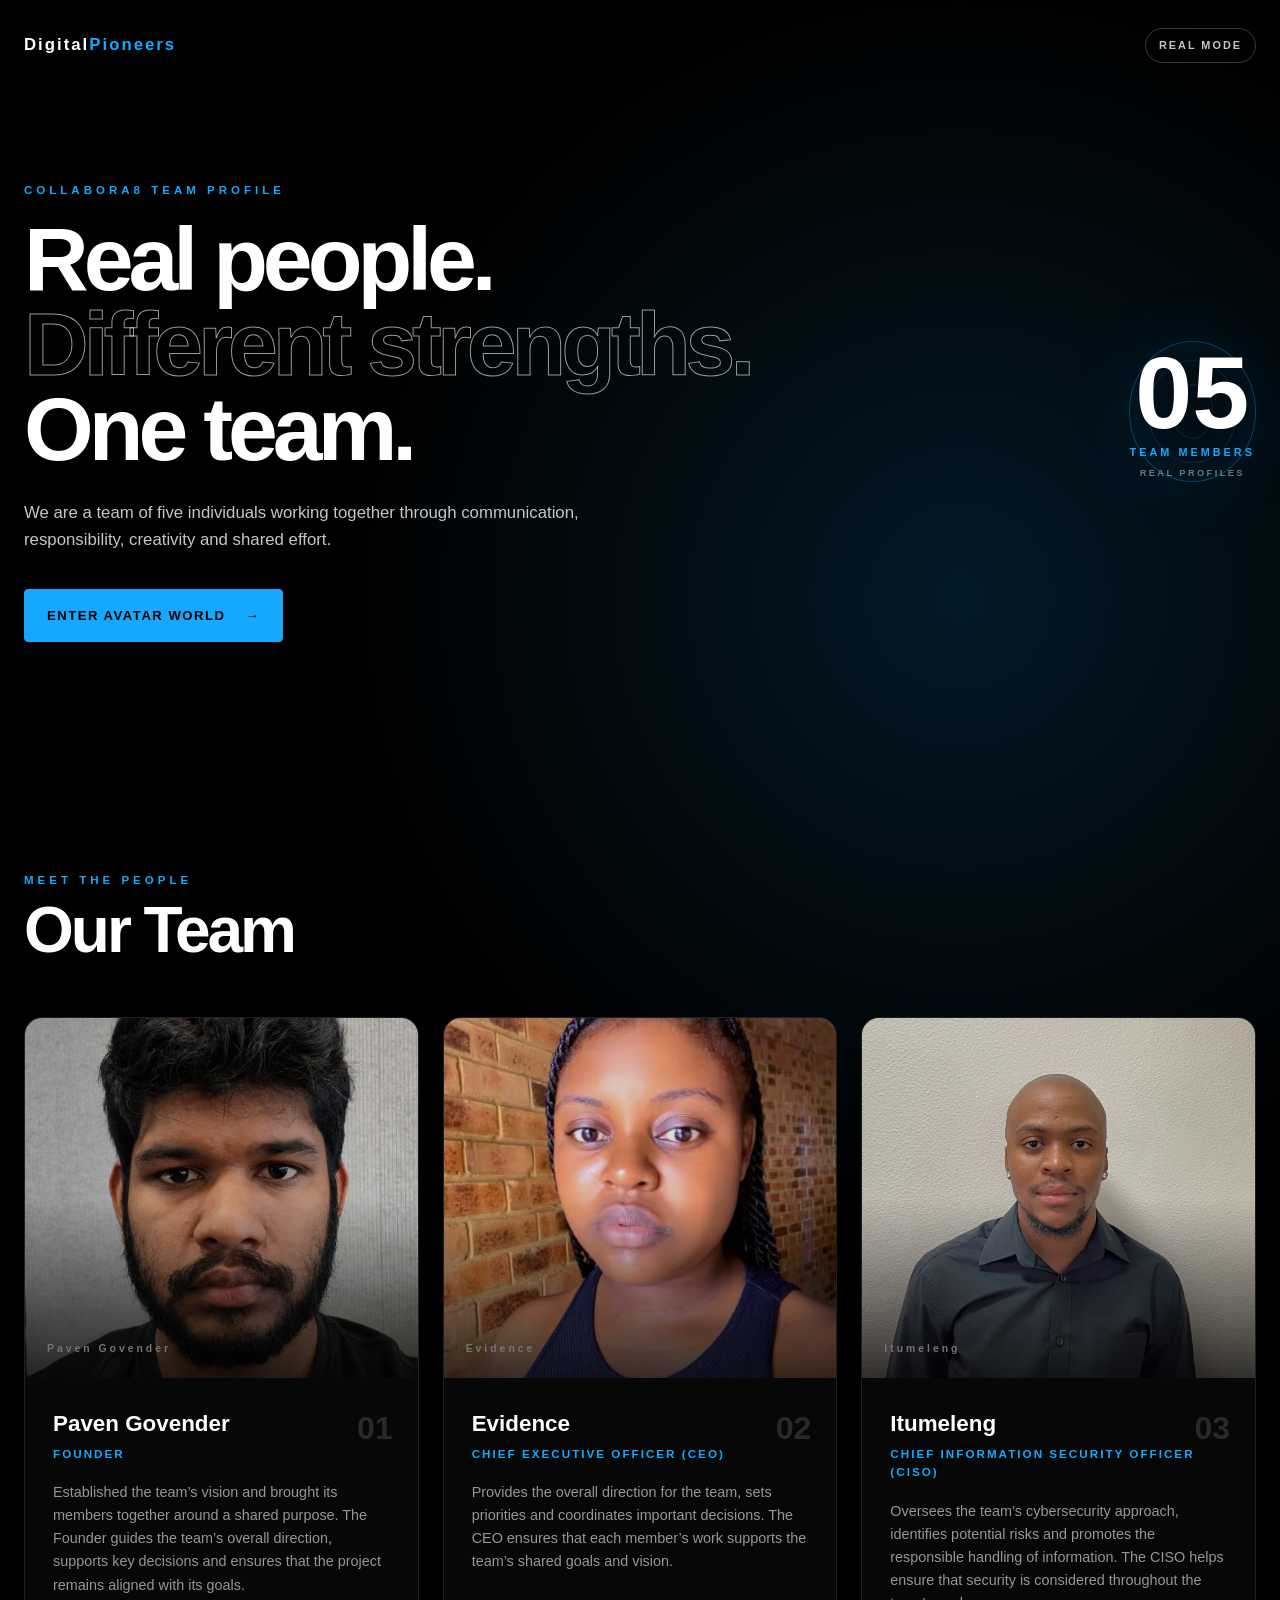
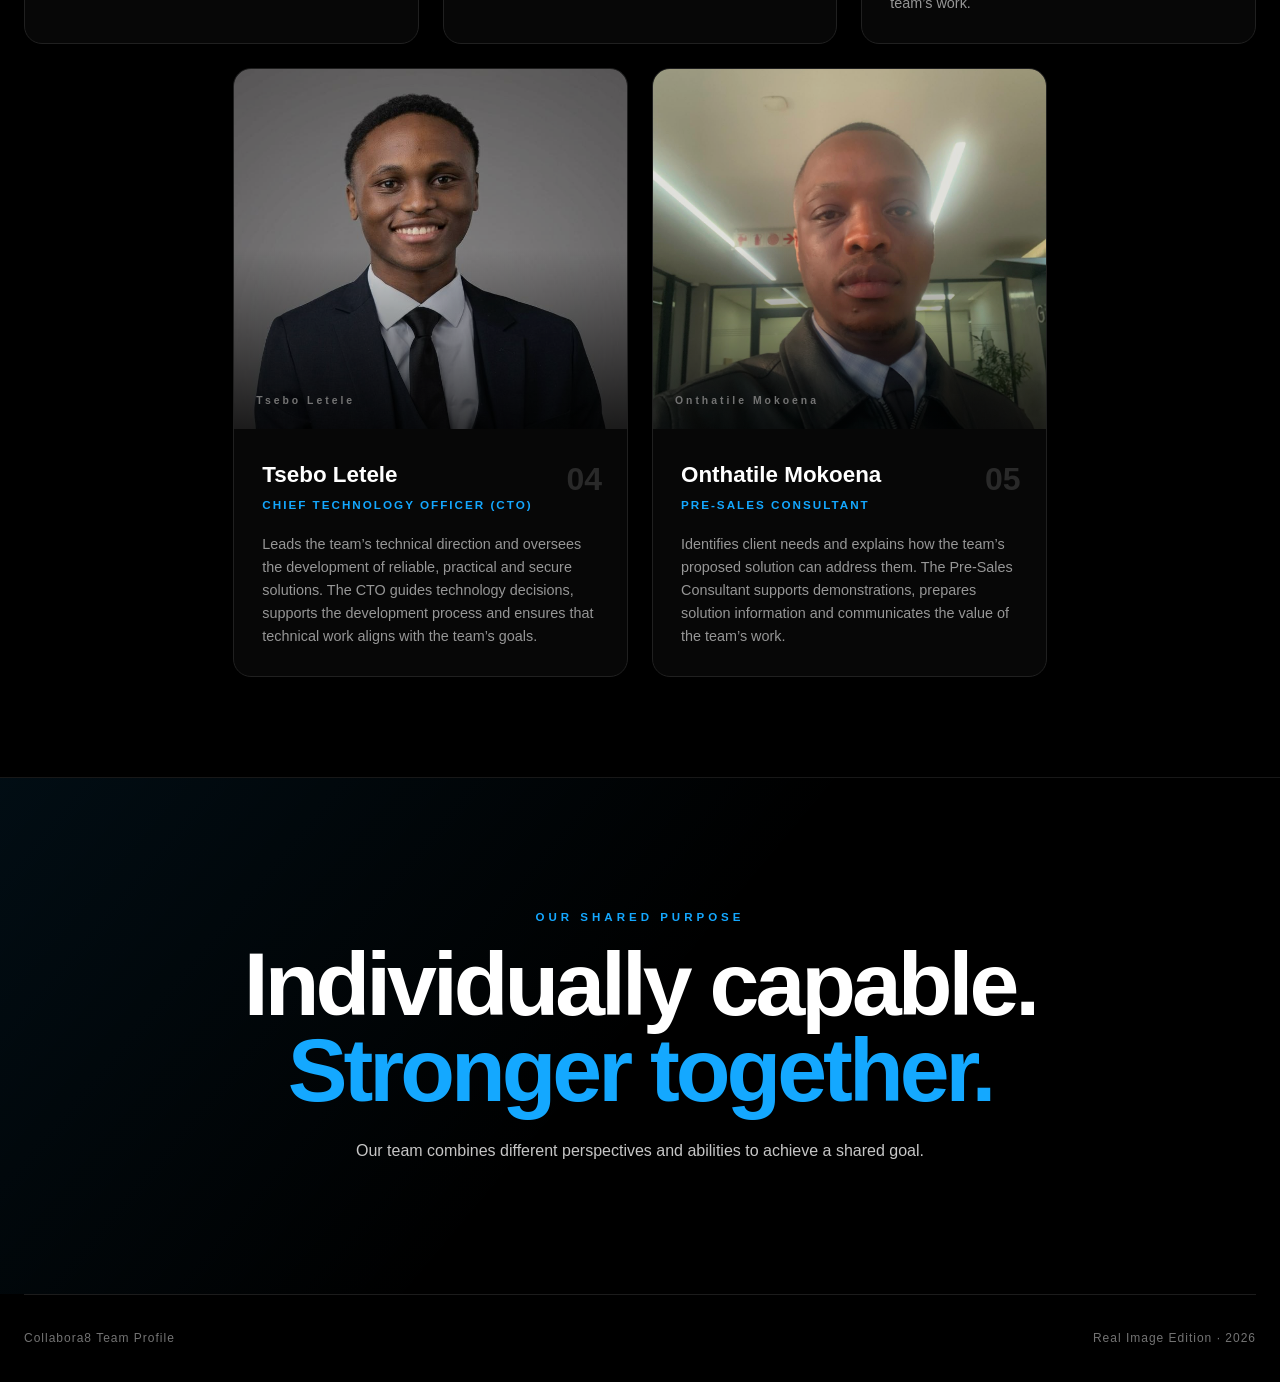
==== index.html @ 7c6e1146 "Add files via upload" ====
<!DOCTYPE html>
<html lang="en">
<head>
    <meta charset="UTF-8">
    <meta name="viewport" content="width=device-width, initial-scale=1.0">

    <script>
        (() => {
            document.documentElement.classList.add("js");

            try {
                const key = "collabora8:pixel-transition";
                const pending = JSON.parse(sessionStorage.getItem(key));
                const currentPath = decodeURIComponent(location.pathname)
                    .replace(/\\/g, "/")
                    .toLowerCase();
                const targetPath = decodeURIComponent(pending?.target || "")
                    .replace(/\\/g, "/")
                    .toLowerCase();
                const isFresh = Date.now() - pending.createdAt < 10000;

                if (isFresh && currentPath === targetPath) {
                    document.documentElement.classList.add("is-transition-arrival");
                }
            } catch (error) {
                // A normal page load does not need an arrival cover.
            }
        })();
    </script>

    <title>Our Team | Real World</title>

    <link rel="stylesheet" href="css/base.css">
    <link rel="stylesheet" href="css/real-team.css">
</head>

<body class="real-page">

    <nav class="navbar">
        <a class="brand" href="index.html">
            Digital<span>Pioneers</span>
        </a>

        <div class="mode-label">
            REAL MODE
        </div>
    </nav>

    <header class="real-hero">
        <div class="hero-copy">
            <p class="eyebrow">COLLABORA8 TEAM PROFILE</p>

            <h1>
                Real people.<br>
                <span>Different strengths.</span><br>
                One team.
            </h1>

            <p class="hero-description">
                We are a team of five individuals working together through
                communication, responsibility, creativity and shared effort.
            </p>

            <a class="primary-button page-transition" href="avatars.html">
                Enter Avatar World
                <span aria-hidden="true">&rarr;</span>
            </a>
        </div>

        <div class="hero-decoration" aria-hidden="true">
            <span>05</span>
            <p>TEAM MEMBERS</p>
            <small>REAL PROFILES</small>
        </div>
    </header>

    <main>
        <section class="members-section">
            <div class="section-heading">
                <div>
                    <p class="eyebrow">MEET THE PEOPLE</p>
                    <h2>Our Team</h2>
                </div>
            </div>

            <div class="real-team-grid">

                <article class="real-member-card">
                    <div class="real-photo-placeholder">
    <img
        src="images/real/Paven-real.jpeg"
        alt="Photograph of Paven"
    >

    <span class="placeholder-label">Paven Govender</span>
</div>

                    <div class="real-member-details">
                        <p class="member-number">01</p>
                        <h3>Paven Govender</h3>
                        <p class="member-role">Founder</p>
                        <p class="member-description">
                            Established the team’s vision and brought its members together
                            around a shared purpose. The Founder guides the team’s overall
                            direction, supports key decisions and ensures that the project
                            remains aligned with its goals.
                        </p>
                    </div>
                </article>

                <article class="real-member-card">
                   <div class="real-photo-placeholder">
    <img
        src="images/real/Evidence-real.jpeg"
        alt="Photograph of Evidence"
    >

    <span class="placeholder-label">Evidence</span>
</div>

                    <div class="real-member-details">
                        <p class="member-number">02</p>
                        <h3>Evidence</h3>
                        <p class="member-role">Chief Executive Officer (CEO)</p>
                        <p class="member-description">
                            Provides the overall direction for the team, sets priorities
                            and coordinates important decisions. The CEO ensures that each
                            member’s work supports the team’s shared goals and vision.
                        </p>
                    </div>
                </article>

                <article class="real-member-card">
                    <div class="real-photo-placeholder">
    <img
        src="images/real/Itu -real.jpeg"
        alt="Photograph of Itumeleng"
    >

    <span class="placeholder-label">Itumeleng</span>
</div>

                    <div class="real-member-details">
                        <p class="member-number">03</p>
                        <h3>Itumeleng</h3>
                        <p class="member-role">Chief Information Security Officer (CISO)</p>
                        <p class="member-description">
                            Oversees the team’s cybersecurity approach, identifies potential
                            risks and promotes the responsible handling of information. The
                            CISO helps ensure that security is considered throughout the
                            team’s work.
                        </p>
                    </div>
                </article>

                <article class="real-member-card">
                    <div class="real-photo-placeholder">
    <img
        src="images/real/Tsebo-real.jpeg"
        alt="Photograph of Tsebo Letele"
    >

    <span class="placeholder-label">Tsebo Letele</span>
</div>

                    <div class="real-member-details">
                        <p class="member-number">04</p>
                        <h3>Tsebo Letele</h3>
                        <p class="member-role">Chief Technology Officer (CTO)</p>
                        <p class="member-description">
                            Leads the team’s technical direction and oversees the development
                            of reliable, practical and secure solutions. The CTO guides
                            technology decisions, supports the development process and ensures
                            that technical work aligns with the team’s goals.
                        </p>
                    </div>
                </article>

                <article class="real-member-card">
                    <div class="real-photo-placeholder">
    <img
        src="images/real/onta - real.jpeg"
        alt="Photograph of Onthatile Mokoena"
    >

    <span class="placeholder-label">Onthatile Mokoena</span>
</div>

                    <div class="real-member-details">
                        <p class="member-number">05</p>
                        <h3>Onthatile Mokoena</h3>
                        <p class="member-role">Pre-Sales Consultant</p>
                        <p class="member-description">
                            Identifies client needs and explains how the team’s proposed
                            solution can address them. The Pre-Sales Consultant supports
                            demonstrations, prepares solution information and communicates
                            the value of the team’s work.
                        </p>
                    </div>
                </article>

            </div>
        </section>

        <section class="real-closing-section">
            <p class="eyebrow">OUR SHARED PURPOSE</p>

            <h2>
                Individually capable.<br>
                <span>Stronger together.</span>
            </h2>

            <p>
                Our team combines different perspectives and abilities to
                achieve a shared goal.
            </p>
        </section>
    </main>

    <footer>
        <p>Collabora8 Team Profile</p>
        <p>Real Image Edition &middot; 2026</p>
    </footer>

    <script src="js/transition.js"></script>
</body>
</html>
---- css/base.css ----
:root {
    --black: #000000;
    --almost-black: #070707;
    --panel-black: #0d0d0d;

    --white: #ffffff;
    --light-grey: #c6c6c6;
    --dark-grey: #737373;

    --blue: #14a8ff;
    --deep-blue: #005eff;
    --purple: #9b5cff;
    --pink: #ff3ea5;

    --page-width: 1240px;
}

* {
    box-sizing: border-box;
    margin: 0;
    padding: 0;
}

html {
    scroll-behavior: smooth;

    background: var(--black);
}

body {
    min-height: 100vh;
    overflow-x: hidden;

    background: var(--black);
    color: var(--white);

    font-family: Arial, Helvetica, sans-serif;
    line-height: 1.6;
}

a {
    color: inherit;
    text-decoration: none;
}

button,
a {
    -webkit-tap-highlight-color: transparent;
}

a:focus-visible,
button:focus-visible {
    outline: 3px solid var(--white);
    outline-offset: 4px;
}

.navbar {
    position: relative;
    z-index: 20;

    display: flex;
    align-items: center;
    justify-content: space-between;

    width: min(var(--page-width), calc(100% - 48px));
    margin: 0 auto;
    padding: 28px 0;
}

.brand {
    font-size: 1.05rem;
    font-weight: 900;
    letter-spacing: 2px;
}

.brand span {
    color: var(--blue);
}

.mode-label {
    padding: 8px 13px;

    border: 1px solid rgba(255, 255, 255, 0.22);
    border-radius: 100px;

    color: var(--light-grey);

    font-size: 0.68rem;
    font-weight: 800;
    letter-spacing: 2px;
}

.eyebrow {
    color: var(--blue);

    font-size: 0.72rem;
    font-weight: 800;
    letter-spacing: 4px;
}

.primary-button {
    display: inline-flex;
    align-items: center;
    gap: 20px;

    padding: 15px 22px;

    border: 1px solid var(--blue);
    border-radius: 4px;

    background: var(--blue);
    color: var(--black);

    font-size: 0.82rem;
    font-weight: 900;
    letter-spacing: 1.5px;
    text-transform: uppercase;

    transition:
        transform 180ms ease,
        box-shadow 180ms ease;
}

.primary-button:hover {
    transform: translateY(-3px);

    box-shadow:
        0 0 30px rgba(20, 168, 255, 0.4);
}

footer {
    display: flex;
    justify-content: space-between;

    width: min(var(--page-width), calc(100% - 48px));
    margin: 0 auto;
    padding: 34px 0;

    border-top: 1px solid #1c1c1c;

    color: var(--dark-grey);

    font-size: 0.75rem;
    letter-spacing: 1px;
}

/* Pixel page transition */

html.is-transition-arrival body > :not(.pixel-transition) {
    visibility: hidden;
}

html.is-transition-arrival::before {
    content: "";

    position: fixed;
    z-index: 9998;
    inset: 0;

    background-color: #050813;
    background-image:
        linear-gradient(rgba(80, 123, 163, 0.045) 1px, transparent 1px),
        linear-gradient(90deg, rgba(80, 123, 163, 0.045) 1px, transparent 1px);
    background-size: clamp(54px, 5vw, 78px) clamp(54px, 5vw, 78px);

    pointer-events: none;
}

html.is-transitioning,
html.is-transitioning body {
    overflow: hidden;
}

html.is-transitioning .page-transition {
    pointer-events: none;
}

.pixel-transition {
    position: fixed;
    z-index: 9999;
    inset: 0;

    display: grid;
    grid-template-columns: repeat(var(--pixel-columns), var(--pixel-size));
    grid-template-rows: repeat(var(--pixel-rows), var(--pixel-size));

    width: 100vw;
    height: 100dvh;
    overflow: hidden;

    pointer-events: none;

    background: transparent;
}

.pixel-transition span {
    width: calc(var(--pixel-size) + 1px);
    height: calc(var(--pixel-size) + 1px);

    background: var(--pixel-colour, #050711);
    opacity: 0;
    transform: scale(0.35);
}

.pixel-transition.is-active {
    pointer-events: auto;
}

.pixel-transition.is-revealing span {
    opacity: 1;
    transform: scale(1.03);
}

.pixel-transition.is-covering span {
    animation: pixel-cover 110ms steps(3, end) var(--pixel-delay) both;
}

.pixel-transition.is-revealing.is-active span {
    animation: pixel-reveal 120ms steps(3, end) var(--pixel-delay) both;
}

@keyframes pixel-cover {
    0% {
        opacity: 0;
        transform: scale(0.35);

        background: var(--pixel-edge-colour, #176ca8);
    }

    34% {
        opacity: 1;
        transform: scale(1.03);

        background: var(--pixel-edge-colour, #176ca8);
    }

    100% {
        opacity: 1;
        transform: scale(1.03);

        background: var(--pixel-colour, #050711);
    }
}

@keyframes pixel-reveal {
    0% {
        opacity: 1;
        transform: scale(1.03);

        background: var(--pixel-colour, #050711);
    }

    30%,
    62% {
        opacity: 1;
        transform: scale(1.03);

        background: var(--pixel-edge-colour, #176ca8);
    }

    100% {
        opacity: 0;
        transform: scale(0.35);

        background: var(--pixel-edge-colour, #176ca8);
    }
}

@media (max-width: 700px) {
    .navbar,
    footer {
        width: min(100% - 30px, var(--page-width));
    }

    footer {
        flex-direction: column;
        gap: 8px;

        text-align: center;
    }

}

@media (prefers-reduced-motion: reduce) {
    *,
    *::before,
    *::after {
        scroll-behavior: auto !important;
        animation-duration: 0.01ms !important;
        animation-iteration-count: 1 !important;
        transition-duration: 0.01ms !important;
    }

    .pixel-transition span {
        animation-delay: 0ms !important;
    }
}
---- css/real-team.css ----
.real-page {
    background:
        radial-gradient(
            circle at 75% 20%,
            rgba(20, 168, 255, 0.15),
            transparent 24%
        ),
        #000000;
}

.real-hero {
    display: grid;
    grid-template-columns: 1.4fr 0.6fr;
    align-items: center;
    gap: 60px;

    width: min(var(--page-width), calc(100% - 48px));
    min-height: 680px;
    margin: 0 auto;
    padding: 70px 0 110px;
}

.hero-copy h1 {
    max-width: 900px;
    margin: 18px 0 28px;

    font-size: clamp(3.4rem, 7vw, 7rem);
    line-height: 0.95;
    letter-spacing: -5px;
}

.hero-copy h1 span {
    color: transparent;

    -webkit-text-stroke: 1px rgba(255, 255, 255, 0.6);
}

.hero-description {
    max-width: 650px;
    margin-bottom: 35px;

    color: var(--light-grey);

    font-size: 1.05rem;
}

.hero-decoration {
    position: relative;

    display: flex;
    flex-direction: column;
    align-items: center;
    justify-content: center;

    aspect-ratio: 1;
    max-width: 330px;
    margin-left: auto;

    border: 1px solid rgba(20, 168, 255, 0.35);
    border-radius: 50%;

    box-shadow:
        inset 0 0 60px rgba(20, 168, 255, 0.08),
        0 0 80px rgba(20, 168, 255, 0.08);

    animation: hero-circle-pulse 3s ease-in-out infinite;
}

.hero-decoration::before,
.hero-decoration::after {
    content: "";

    position: absolute;

    border: 1px solid rgba(255, 255, 255, 0.08);
    border-radius: 50%;
}

.hero-decoration::before {
    inset: 18px;
}

.hero-decoration::after {
    inset: 42px;
}

.hero-decoration span {
    font-size: clamp(4rem, 8vw, 7rem);
    font-weight: 900;
    line-height: 1;
}

.hero-decoration p {
    color: var(--blue);

    font-size: 0.68rem;
    font-weight: 900;
    letter-spacing: 3px;
}

.hero-decoration small {
    margin-top: 4px;

    color: rgba(255, 255, 255, 0.42);

    font-size: 0.58rem;
    font-weight: 800;
    letter-spacing: 2.4px;
}

@keyframes hero-circle-pulse {
    50% {
        transform: scale(1.025);

        box-shadow:
            inset 0 0 75px rgba(20, 168, 255, 0.12),
            0 0 100px rgba(20, 168, 255, 0.14);
    }
}

.members-section {
    width: min(var(--page-width), calc(100% - 48px));
    margin: 0 auto;
    padding: 100px 0;
}

.section-heading {
    display: flex;
    align-items: end;
    justify-content: space-between;
    gap: 40px;

    margin-bottom: 55px;
}

.section-heading h2 {
    margin-top: 8px;

    font-size: clamp(2.5rem, 5vw, 4.6rem);
    line-height: 1;
    letter-spacing: -3px;
}

.section-description {
    max-width: 430px;

    color: var(--dark-grey);
}

.real-team-grid {
    display: grid;
    grid-template-columns: repeat(6, 1fr);
    gap: 24px;
}

.real-member-card {
    position: relative;
    grid-column: span 2;

    overflow: hidden;

    border: 1px solid #202020;
    border-radius: 18px;

    background: var(--almost-black);

    transition:
        border-color 250ms ease,
        transform 250ms ease,
        box-shadow 250ms ease;
}

.real-member-card:nth-child(4) {
    grid-column: 2 / span 2;
}

.real-member-card:nth-child(5) {
    grid-column: 4 / span 2;
}

.real-member-card::before {
    content: "";

    position: absolute;
    z-index: 4;
    inset: 0;

    border-radius: inherit;

    background:
        linear-gradient(
            90deg,
            transparent,
            rgba(20, 168, 255, 0.5),
            transparent
        );

    opacity: 0;
    pointer-events: none;
}

.real-member-card:hover {
    border-color: var(--blue);

    transform: translateY(-8px);

    box-shadow:
        0 24px 55px rgba(0, 0, 0, 0.6),
        0 0 28px rgba(20, 168, 255, 0.13);
}

.real-member-card:hover::before {
    animation: border-flash 800ms ease;
}

@keyframes border-flash {
    0% {
        opacity: 0;
        transform: translateX(-100%);
    }

    40% {
        opacity: 0.35;
    }

    100% {
        opacity: 0;
        transform: translateX(100%);
    }
}

.real-photo-placeholder {
    position: relative;

    display: flex;
    align-items: center;
    justify-content: center;

    height: 360px;
    overflow: hidden;

    background:
        linear-gradient(
            145deg,
            #181818,
            #050505
        );
}

.real-photo-placeholder::after {
    content: "";

    position: absolute;
    inset: 0;

    background:
        linear-gradient(
            to top,
            rgba(0, 0, 0, 0.75),
            transparent 50%
        );
}

.placeholder-person {
    position: relative;

    width: 175px;
    height: 230px;

    opacity: 0.16;
}

.placeholder-head {
    position: absolute;
    top: 0;
    left: 50%;

    width: 105px;
    height: 105px;

    border-radius: 50%;

    background: white;

    transform: translateX(-50%);
}

.placeholder-body {
    position: absolute;
    bottom: 0;
    left: 50%;

    width: 175px;
    height: 120px;

    border-radius: 90px 90px 20px 20px;

    background: white;

    transform: translateX(-50%);
}

.placeholder-label {
    position: absolute;
    z-index: 2;
    bottom: 20px;
    left: 22px;

    color: var(--dark-grey);

    font-size: 0.65rem;
    font-weight: 900;
    letter-spacing: 3px;
}

.real-photo-placeholder img {
    display: block;

    width: 100%;
    height: 100%;

    filter: brightness(0.88);

    object-fit: cover;
    object-position: center;

    transition:
        filter 250ms ease,
        transform 350ms ease;
}

.real-member-card:hover .real-photo-placeholder img {
    filter: brightness(0.98);
    transform: scale(1.012);
}

.real-member-details {
    position: relative;
    padding: 28px;
}

.member-number {
    position: absolute;
    top: 25px;
    right: 25px;

    color: #292929;

    font-size: 2rem;
    font-weight: 900;
}

.real-member-details h3 {
    margin-bottom: 3px;

    font-size: 1.4rem;
}

.member-role {
    margin-bottom: 18px;

    color: var(--blue);

    font-size: 0.73rem;
    font-weight: 900;
    letter-spacing: 2px;
    text-transform: uppercase;
}

.member-description {
    color: #969696;
    font-size: 0.9rem;
}

.real-closing-section {
    padding: 130px 24px;

    border-top: 1px solid #181818;

    background:
        linear-gradient(
            130deg,
            rgba(20, 168, 255, 0.08),
            transparent 50%
        );

    text-align: center;
}

.real-closing-section h2 {
    margin: 15px 0 25px;

    font-size: clamp(2.8rem, 7vw, 6.5rem);
    line-height: 0.96;
    letter-spacing: -4px;
}

.real-closing-section h2 span {
    color: var(--blue);
}

.real-closing-section > p:last-child {
    max-width: 620px;
    margin: 0 auto;

    color: var(--light-grey);
}

@media (max-width: 950px) {
    .real-hero {
        grid-template-columns: 1fr;
    }

    .hero-decoration {
        width: 240px;
        margin: 10px auto 0;
    }

    .real-team-grid {
        grid-template-columns: repeat(2, 1fr);
    }

    .real-member-card,
    .real-member-card:nth-child(4),
    .real-member-card:nth-child(5) {
        grid-column: auto;
    }

    .real-member-card:last-child {
        grid-column: 1 / -1;
        width: calc(50% - 12px);
        justify-self: center;
    }
}

@media (max-width: 650px) {
    .real-hero,
    .members-section {
        width: min(100% - 30px, var(--page-width));
    }

    .real-hero {
        min-height: auto;
        padding: 75px 0 100px;
    }

    .hero-decoration {
        width: 205px;
        margin-top: 8px;
    }

    .hero-copy h1 {
        letter-spacing: -3px;
    }

    .section-heading {
        align-items: start;
        flex-direction: column;
    }

    .real-team-grid {
        grid-template-columns: 1fr;
    }

    .real-member-card,
    .real-member-card:last-child {
        grid-column: auto;
        width: 100%;
    }

    .real-photo-placeholder {
        height: 330px;
    }

}
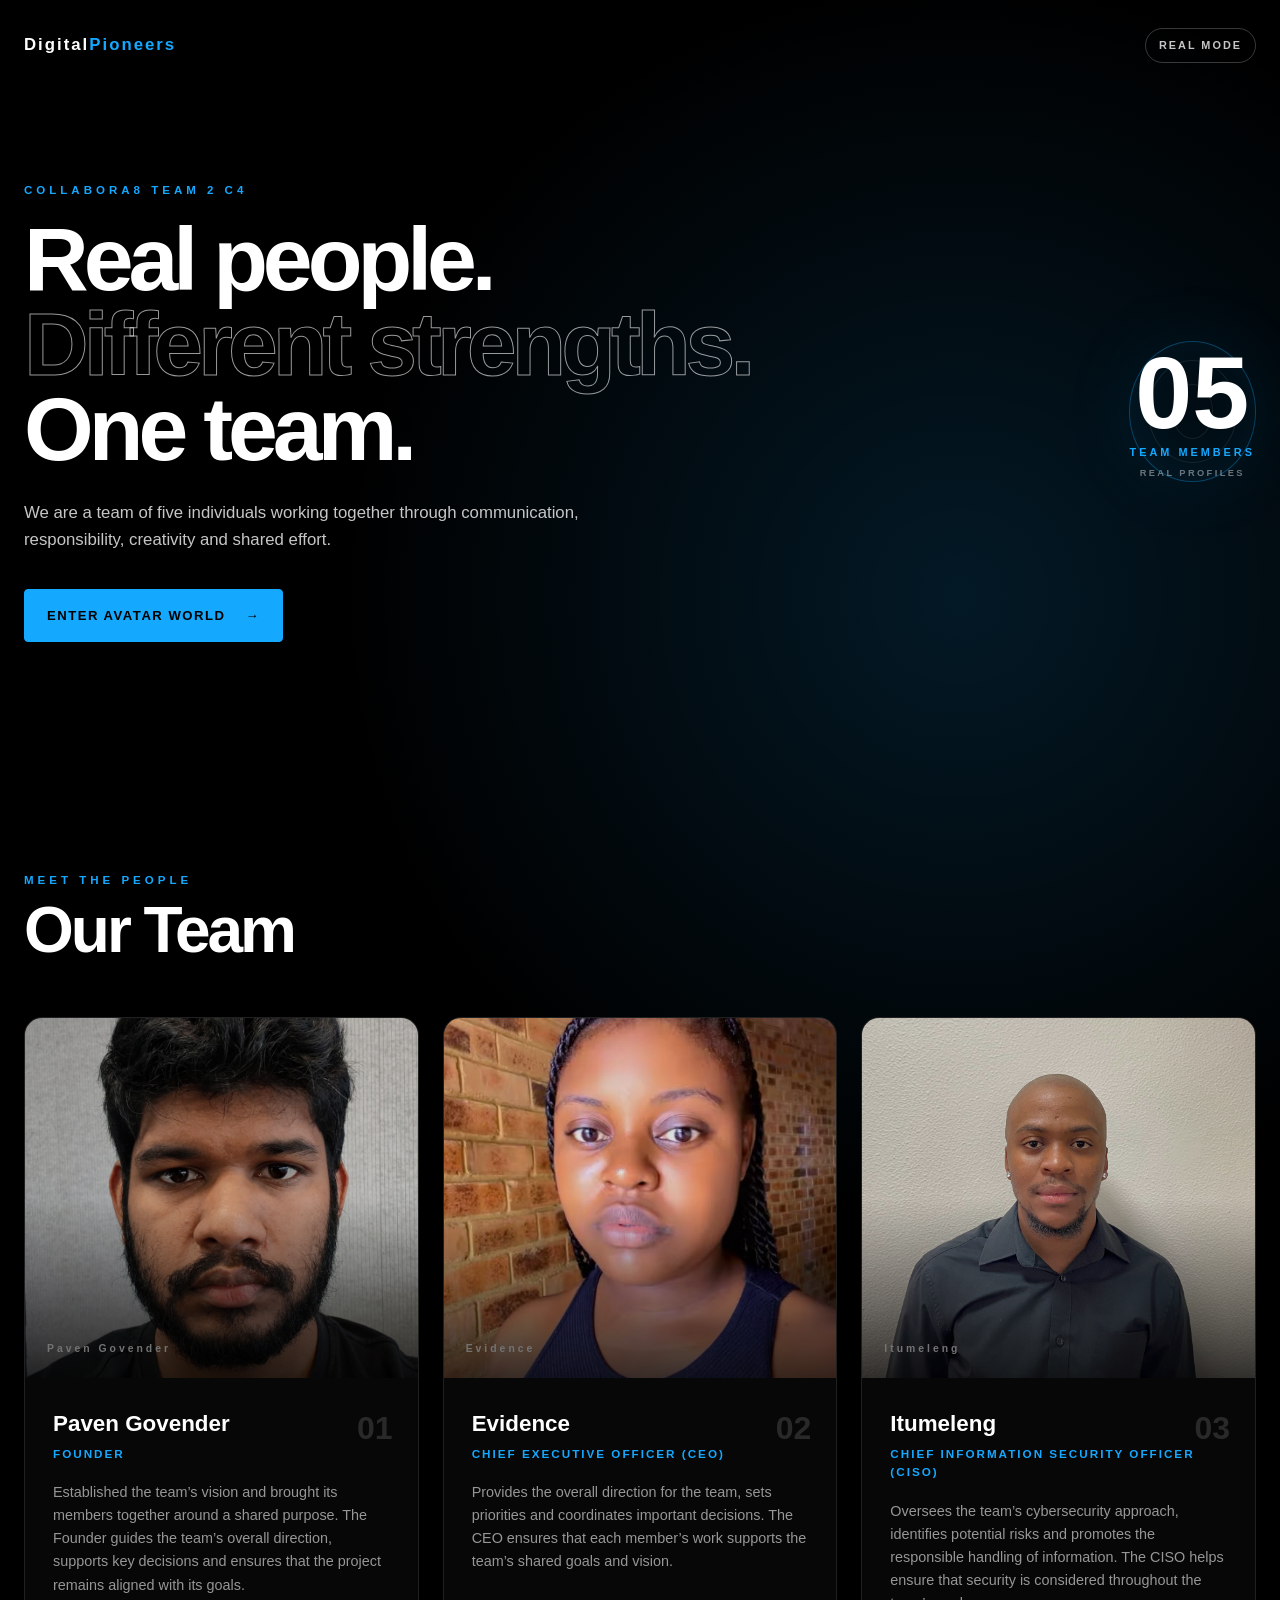
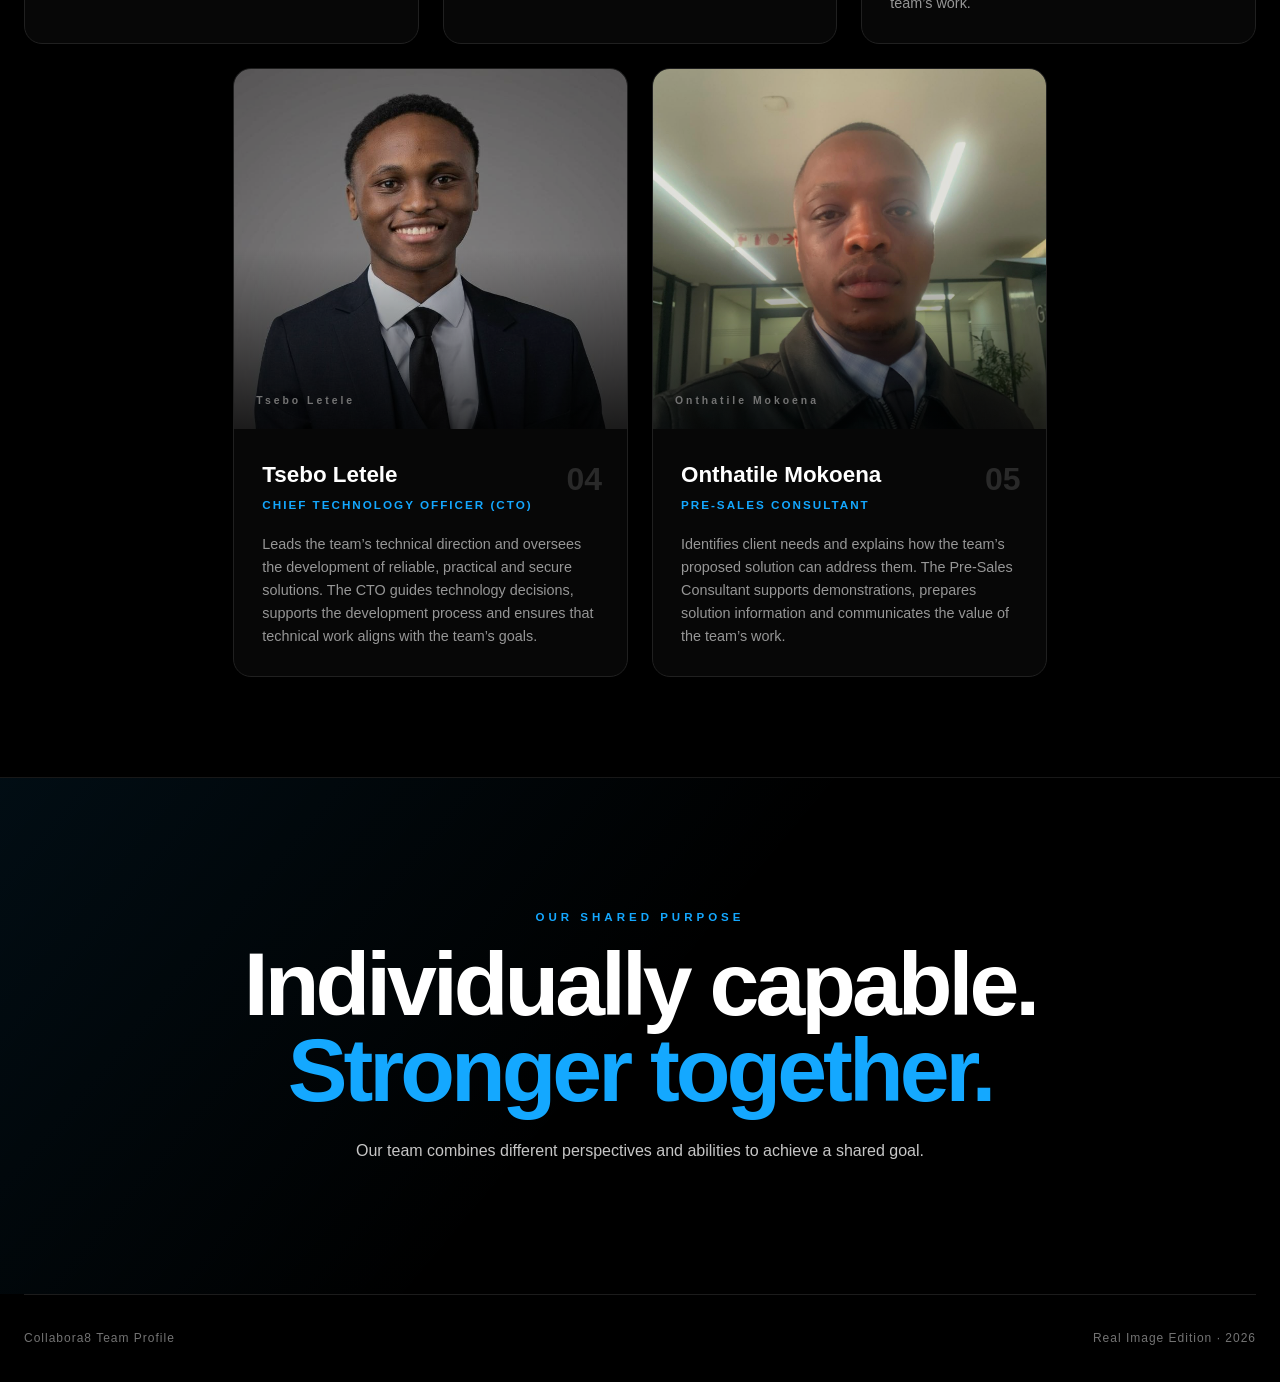
==== commit 451445c3: "Update index.html" ====
--- a/index.html
+++ b/index.html
@@ -48,7 +48,7 @@
 
     <header class="real-hero">
         <div class="hero-copy">
-            <p class="eyebrow">COLLABORA8 TEAM PROFILE</p>
+            <p class="eyebrow">COLLABORA8 TEAM 2 C4</p>
 
             <h1>
                 Real people.<br>
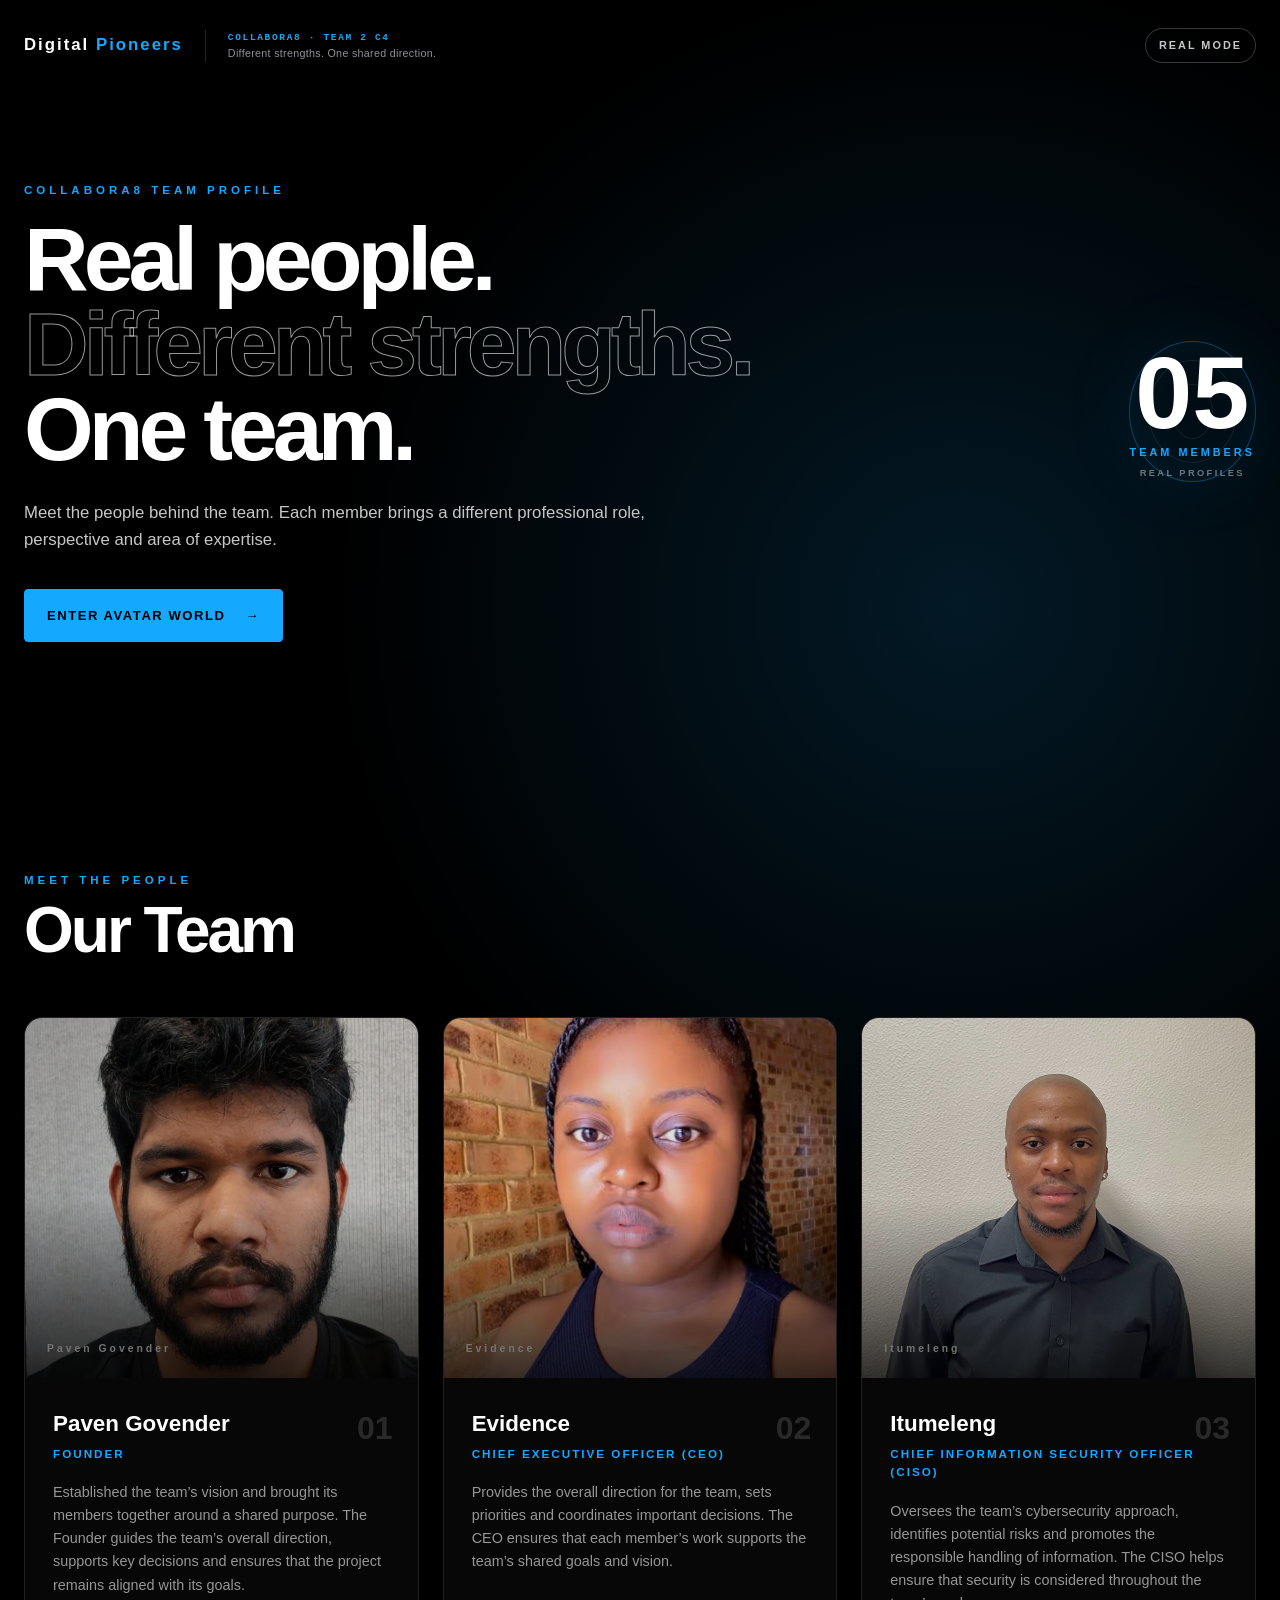
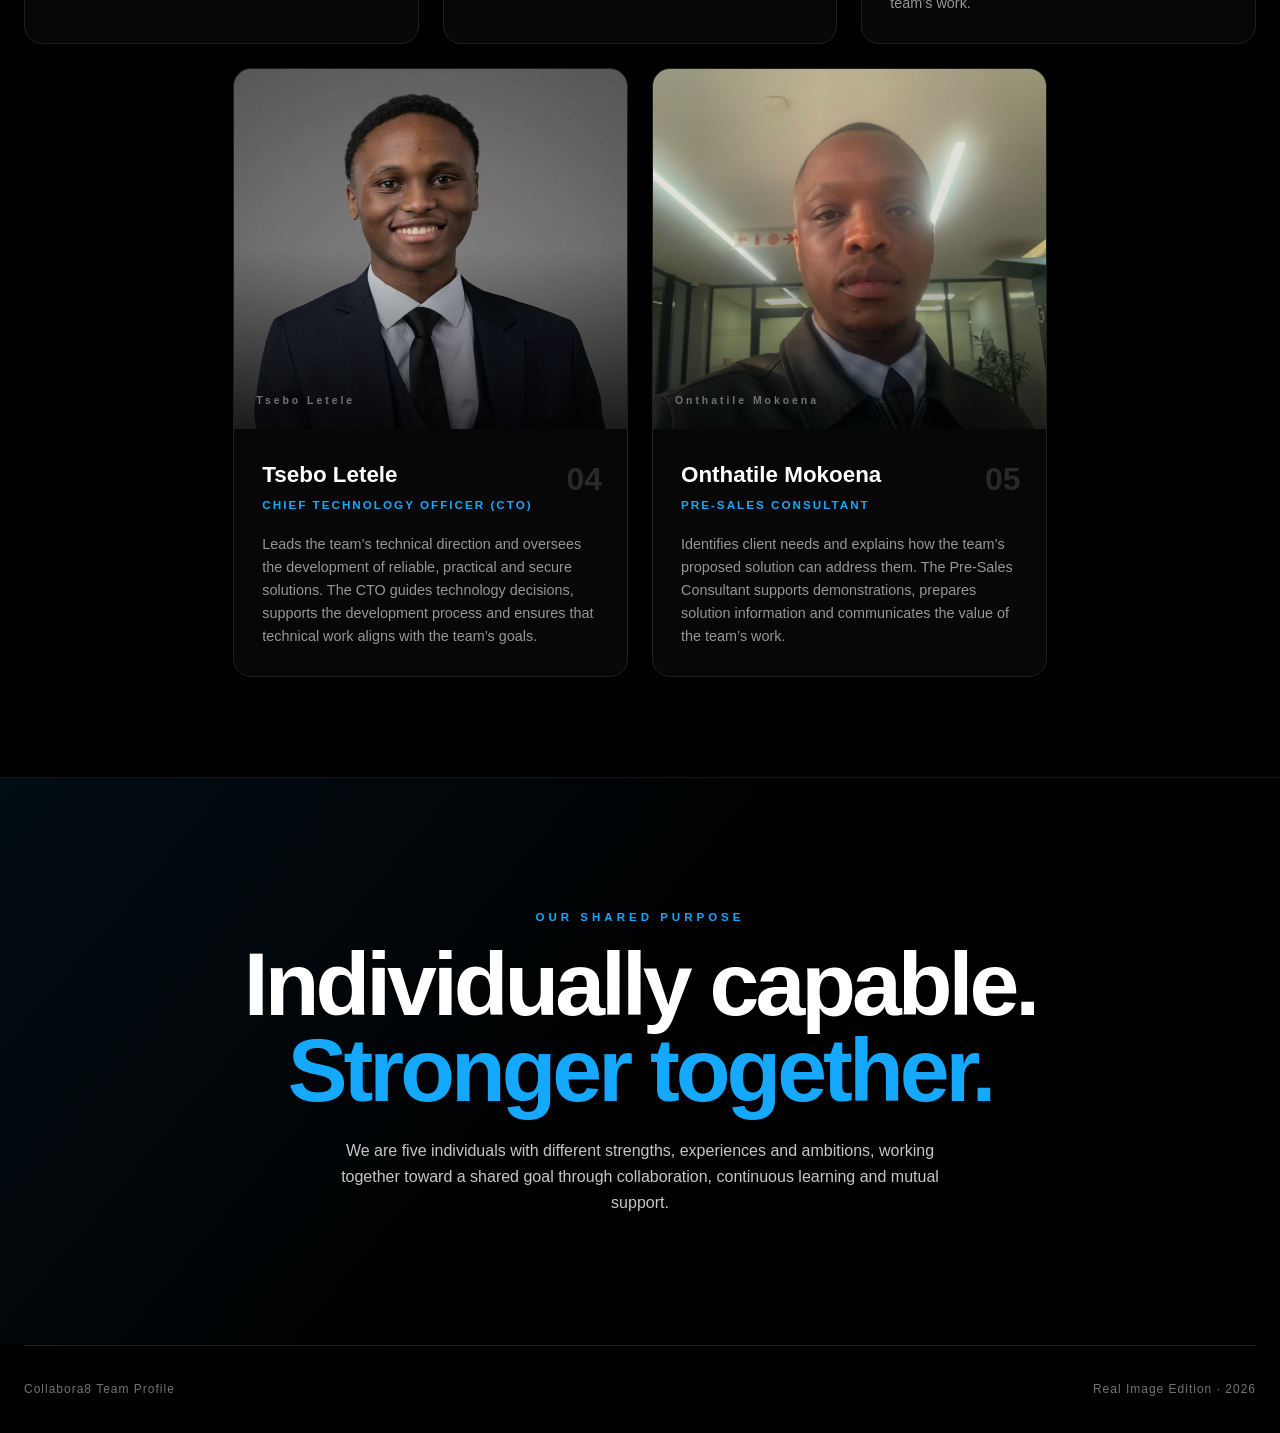
==== commit 1bd27782: "Add files via upload" ====
--- a/index.html
+++ b/index.html
@@ -36,10 +36,17 @@
 
 <body class="real-page">
 
-    <nav class="navbar">
-        <a class="brand" href="index.html">
-            Digital<span>Pioneers</span>
-        </a>
+    <nav class="navbar">
+        <div class="team-identity">
+            <a class="brand" href="index.html">
+                Digital <span>Pioneers</span>
+            </a>
+
+            <div class="team-identity-copy">
+                <p>COLLABORA8 &middot; TEAM 2 C4</p>
+                <span>Different strengths. One shared direction.</span>
+            </div>
+        </div>
 
         <div class="mode-label">
             REAL MODE
@@ -48,7 +55,7 @@
 
     <header class="real-hero">
         <div class="hero-copy">
-            <p class="eyebrow">COLLABORA8 TEAM 2 C4</p>
+            <p class="eyebrow">COLLABORA8 TEAM PROFILE</p>
 
             <h1>
                 Real people.<br>
@@ -56,9 +63,9 @@
                 One team.
             </h1>
 
-            <p class="hero-description">
-                We are a team of five individuals working together through
-                communication, responsibility, creativity and shared effort.
+            <p class="hero-description">
+                Meet the people behind the team. Each member brings a different
+                professional role, perspective and area of expertise.
             </p>
 
             <a class="primary-button page-transition" href="avatars.html">
@@ -210,10 +217,11 @@
                 <span>Stronger together.</span>
             </h2>
 
-            <p>
-                Our team combines different perspectives and abilities to
-                achieve a shared goal.
-            </p>
+            <p>
+                We are five individuals with different strengths, experiences
+                and ambitions, working together toward a shared goal through
+                collaboration, continuous learning and mutual support.
+            </p>
         </section>
     </main>
 
--- a/css/base.css
+++ b/css/base.css
@@ -54,7 +54,7 @@
     outline-offset: 4px;
 }
 
-.navbar {
+.navbar {
     position: relative;
     z-index: 20;
 
@@ -64,8 +64,16 @@
 
     width: min(var(--page-width), calc(100% - 48px));
     margin: 0 auto;
-    padding: 28px 0;
-}
+    padding: 28px 0;
+}
+
+.team-identity {
+    display: flex;
+    align-items: center;
+    gap: 22px;
+
+    min-width: 0;
+}
 
 .brand {
     font-size: 1.05rem;
@@ -73,9 +81,37 @@
     letter-spacing: 2px;
 }
 
-.brand span {
-    color: var(--blue);
-}
+.brand span {
+    color: var(--blue);
+}
+
+.team-identity-copy {
+    padding-left: 22px;
+
+    border-left: 1px solid rgba(255, 255, 255, 0.14);
+}
+
+.team-identity-copy p,
+.team-identity-copy span {
+    display: block;
+}
+
+.team-identity-copy p {
+    color: var(--blue);
+
+    font-family: "Courier New", Courier, monospace;
+    font-size: 0.59rem;
+    font-weight: 900;
+    letter-spacing: 1.7px;
+}
+
+.team-identity-copy span {
+    color: #8f8f95;
+
+    font-size: 0.67rem;
+    letter-spacing: 0.3px;
+    white-space: nowrap;
+}
 
 .mode-label {
     padding: 8px 13px;
@@ -266,11 +302,41 @@
     }
 }
 
-@media (max-width: 700px) {
-    .navbar,
-    footer {
-        width: min(100% - 30px, var(--page-width));
-    }
+@media (max-width: 700px) {
+    .navbar,
+    footer {
+        width: min(100% - 30px, var(--page-width));
+    }
+
+    .navbar {
+        align-items: flex-start;
+        gap: 14px;
+    }
+
+    .team-identity {
+        align-items: flex-start;
+        flex-direction: column;
+        gap: 7px;
+    }
+
+    .team-identity-copy {
+        padding-left: 0;
+
+        border-left: 0;
+    }
+
+    .team-identity-copy span {
+        max-width: 215px;
+
+        line-height: 1.35;
+        white-space: normal;
+    }
+
+    .mode-label {
+        flex: 0 0 auto;
+
+        white-space: nowrap;
+    }
 
     footer {
         flex-direction: column;
